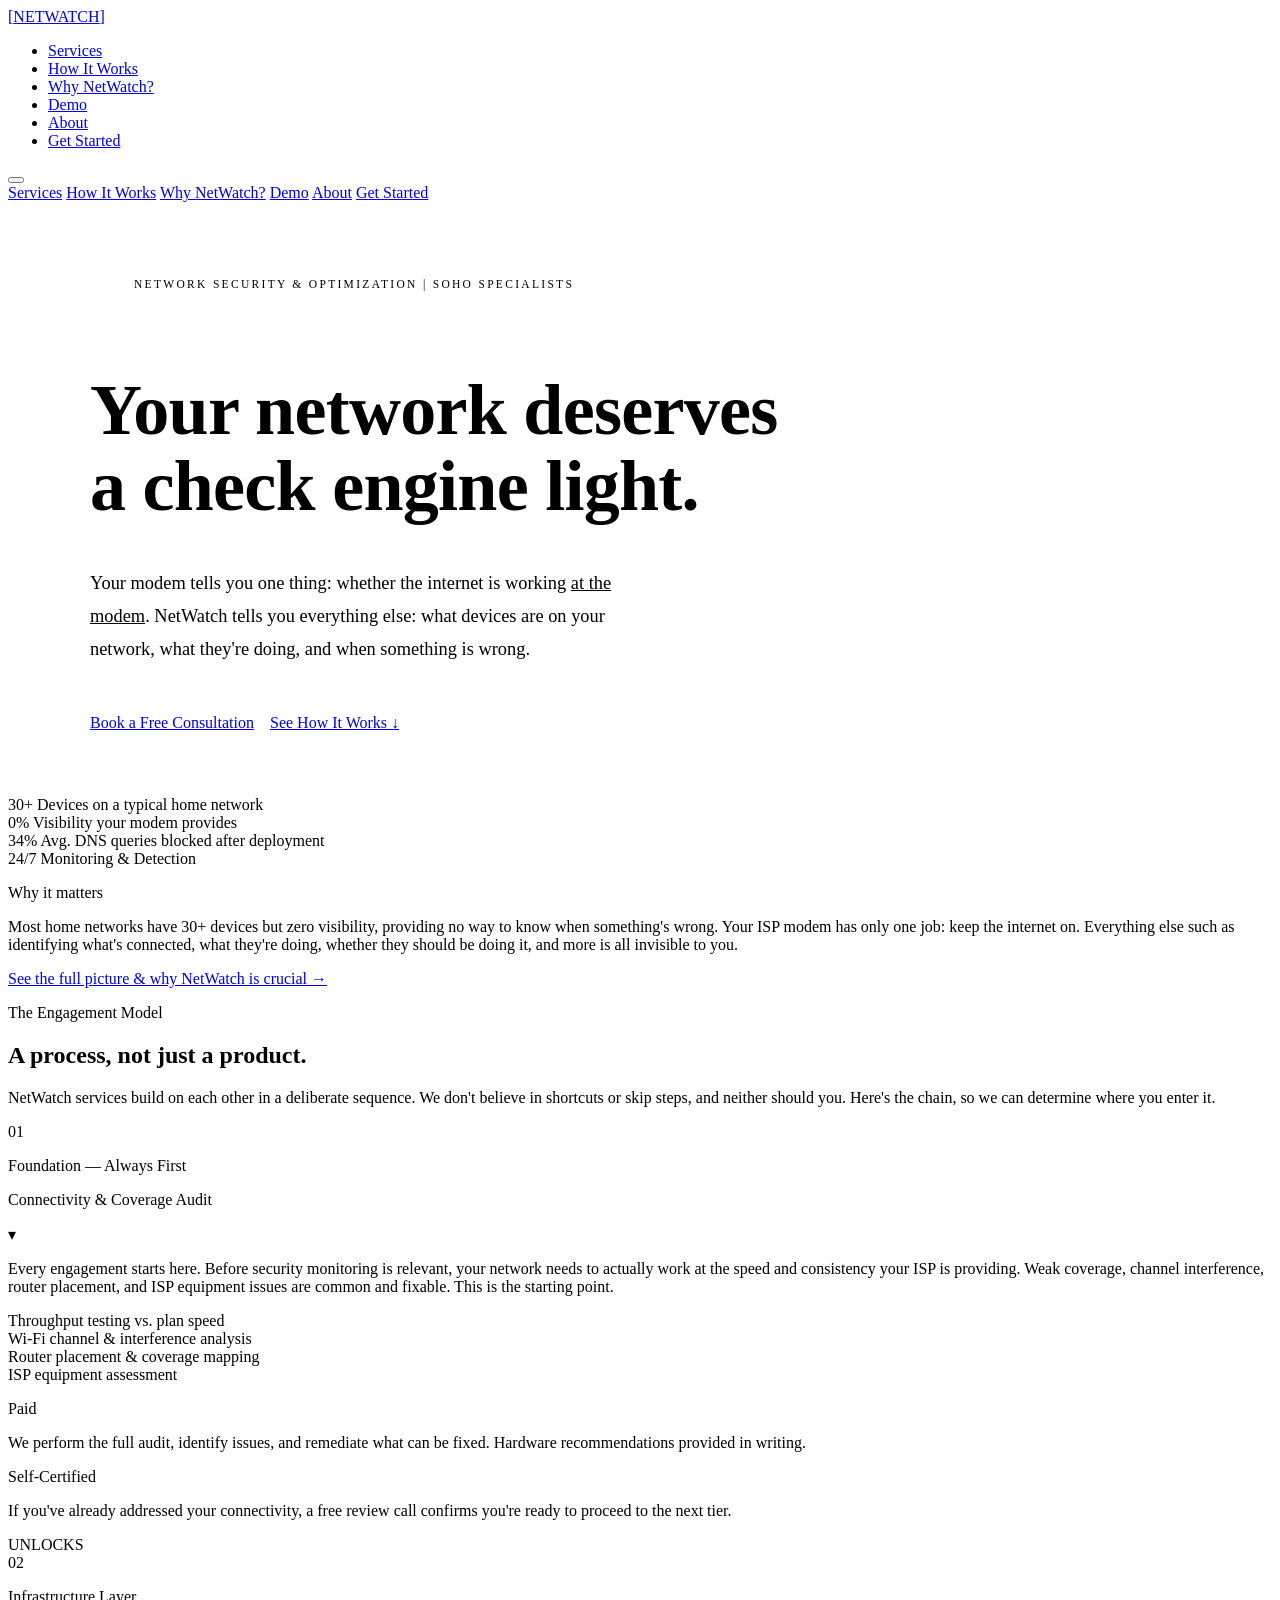
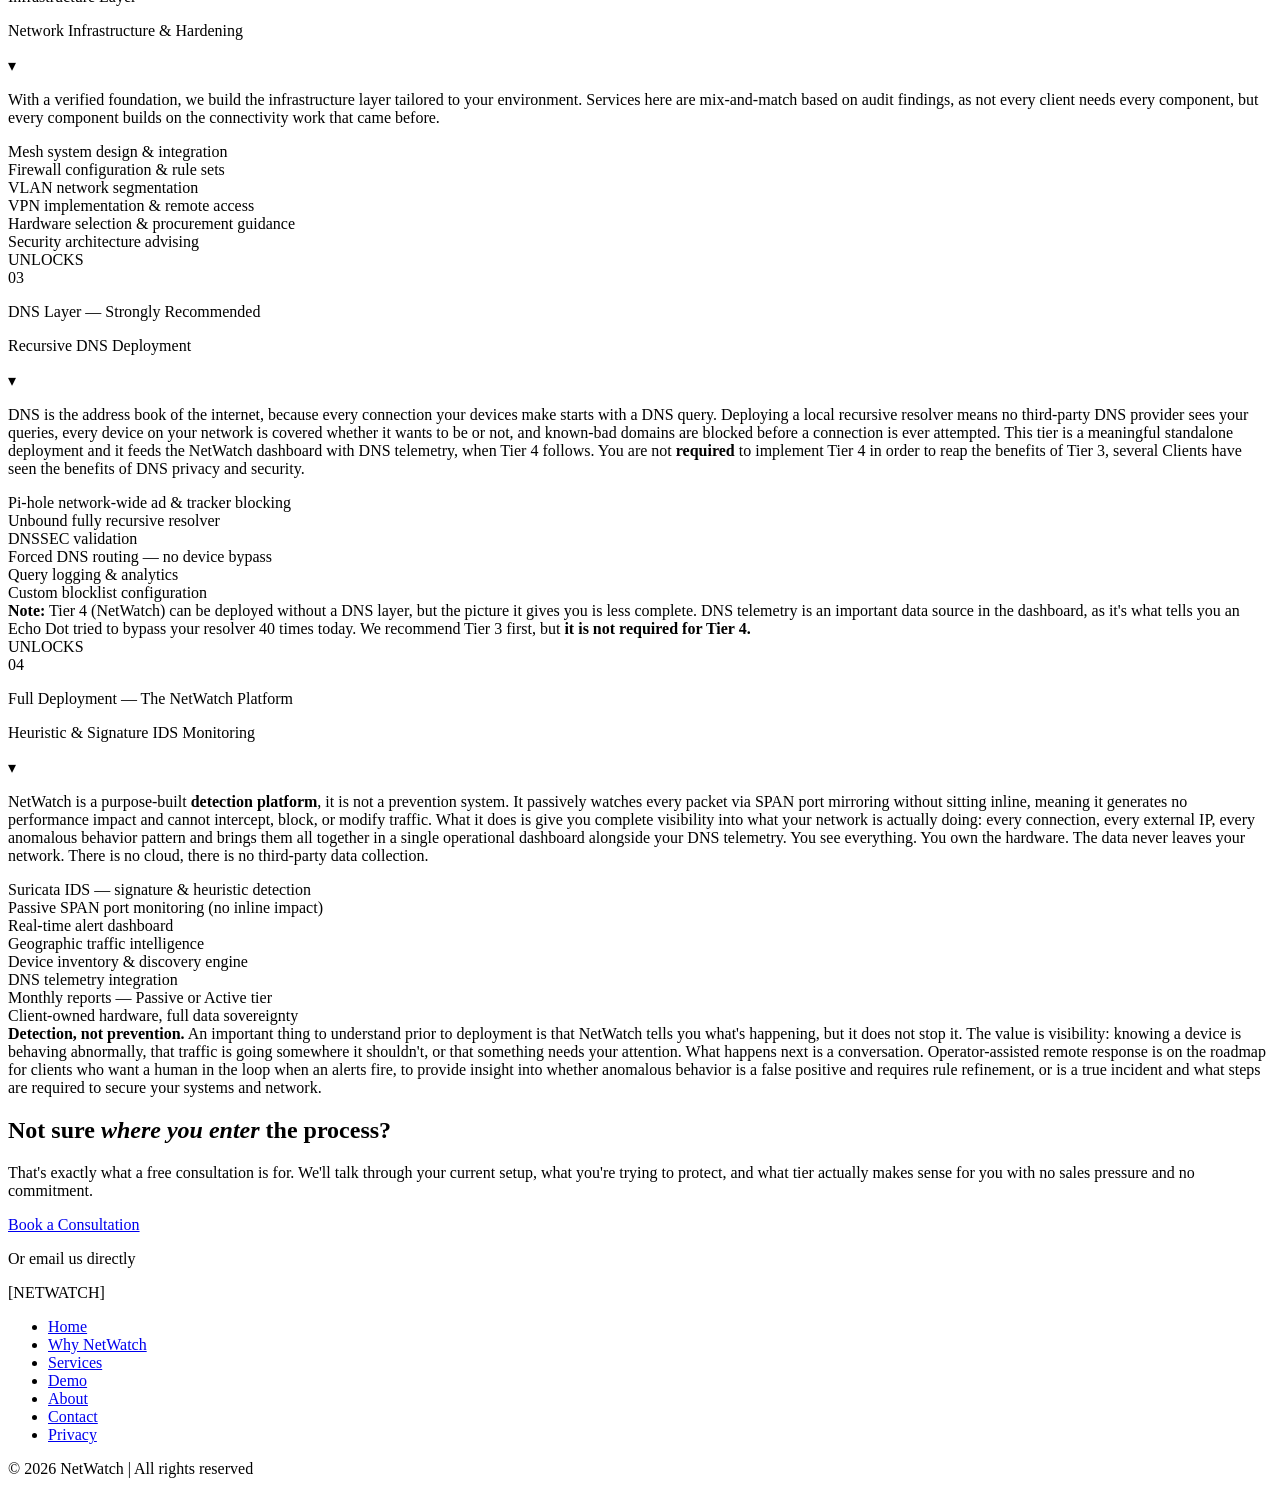
==== index.html @ 746b8d0b "Refactor CSS and JS for reference vs on page" ====
<!DOCTYPE html>
<html lang="en">
<head>
  <meta charset="UTF-8" />
  <link rel="icon" type="image/svg+xml" href="favicon.svg" />
  <meta http-equiv="Content-Security-Policy" content="default-src 'self'; script-src 'self' 'unsafe-inline'; connect-src 'self'; frame-src 'self'; img-src 'self' data:; style-src 'self' 'unsafe-inline' https://fonts.googleapis.com; font-src 'self' https://fonts.gstatic.com; worker-src 'self' blob:;">
  <meta property="og:title" content="NetWatch Advanced | Network Security & Optimization" />
  <meta property="og:description" content="SOHO network security, DNS deployment, and IDS monitoring. Your network deserves a check engine light." />
  <meta property="og:image" content="https://netwatchadvanced.github.io/og-image.png" />
  <meta property="og:url" content="https://netwatchadvanced.github.io" />
  <meta property="og:type" content="website" />
  <meta name="viewport" content="width=device-width, initial-scale=1.0" />
  <title>NetWatch | Network Security & Optimization</title>
  <link rel="preconnect" href="https://fonts.googleapis.com" />
  <link href="https://fonts.googleapis.com/css2?family=Chakra+Petch:wght@400;500;600;700&family=DM+Sans:wght@300;400;500&family=JetBrains+Mono:wght@400;500&display=swap" rel="stylesheet" />
  <link rel="stylesheet" href="assets/css/netwatch.css" />
  <style>
    .hero { min-height: calc(100vh - var(--nav-height)); display: flex; flex-direction: column; justify-content: center; padding: 4rem 2rem; max-width: 1100px; margin: 0 auto; }
    .hero-eyebrow { font-family: var(--mono); font-size: 0.72rem; letter-spacing: 0.2em; text-transform: uppercase; color: var(--teal); margin-bottom: 1.5rem; display: flex; align-items: center; gap: 0.75rem; animation: fadeUp 0.5s ease both; }
    .hero-eyebrow::before { content: ''; display: block; width: 32px; height: 1px; background: var(--teal); }
    .hero h1 { font-family: var(--head); font-size: clamp(2.6rem, 6vw, 4.5rem); font-weight: 700; line-height: 1.05; letter-spacing: -0.01em; color: var(--text); margin-bottom: 1.5rem; max-width: 840px; animation: fadeUp 0.5s 0.1s ease both; }
    .hero h1 em { font-style: normal; color: var(--teal); }
    .hero-sub { font-size: 1.15rem; color: var(--text-muted); max-width: 580px; margin-bottom: 3rem; font-weight: 300; line-height: 1.8; animation: fadeUp 0.5s 0.2s ease both; }
    .hero-actions { display: flex; gap: 1rem; flex-wrap: wrap; align-items: center; animation: fadeUp 0.5s 0.3s ease both; }
    @media (max-width: 768px) { .hero { padding: 3rem 1.5rem; min-height: auto; } }
  </style>
</head>
<body>

  <div id="site-nav" data-active=""></div>

  <section class="hero">
    <p class="hero-eyebrow">Network Security &amp; Optimization | SOHO Specialists</p>
    <h1>Your network deserves<br />a <em>check engine light.</em></h1>
    <p class="hero-sub">
      Your modem tells you one thing: whether the internet is working <u>at the modem</u>.
      NetWatch tells you everything else: what devices are on your network, what they're doing,
      and when something is wrong.
    </p>
    <div class="hero-actions">
      <a href="contact.html" class="btn-primary">Book a Free Consultation</a>
      <a href="#how-it-works" class="btn-ghost">See How It Works ↓</a>
    </div>
  </section>

  <div class="stat-strip">
    <div class="stat-strip-inner">
      <div class="stat-item">
        <span class="stat-value">30+</span>
        <span class="stat-label">Devices on a typical home network</span>
      </div>
      <div class="stat-item">
        <span class="stat-value">0%</span>
        <span class="stat-label">Visibility your modem provides</span>
      </div>
      <div class="stat-item">
        <span class="stat-value">34%</span>
        <span class="stat-label">Avg. DNS queries blocked after deployment</span>
      </div>
      <div class="stat-item">
        <span class="stat-value">24/7</span>
        <span class="stat-label">Monitoring & Detection</span>
      </div>
    </div>
  </div>

  <div class="why-strip">
    <div class="why-strip-inner">
      <div class="why-strip-content">
        <p class="why-strip-label">Why it matters</p>
        <p class="why-strip-text">
          Most home networks have 30+ devices but zero visibility, providing no way to know when something's wrong.
          Your ISP modem has only one job: keep the internet on. Everything else such as identifying what's connected, what they're doing,
          whether they should be doing it, and more is all invisible to you.
        </p>
      </div>
      <a href="why.html" class="why-strip-link">See the full picture & why NetWatch is crucial →</a>
    </div>
  </div>

  <div class="divider"></div>

  <!--
  <div style="max-width: 800px; margin: 0 auto; padding: 2rem 2rem 0;">
    <img src="assets/nwa.png" alt="NetWatch dashboard overview" style="width: 100%; height: auto; border-radius: 4px; display: block;" />
  </div>
  -->

  <section class="section" id="how-it-works">
    <p class="section-label">The Engagement Model</p>
    <h2>A process, not just a product.</h2>
    <p class="section-intro">
      NetWatch services build on each other in a deliberate sequence.
      We don't believe in shortcuts or skip steps, and neither should you. Here's the chain,
      so we can determine where you enter it.
    </p>

    <div class="tier-flow">

      <div class="tier" id="tier1" onclick="toggleTier('tier1')">
        <div class="tier-header">
          <div class="tier-num">01</div>
          <div class="tier-meta">
            <p class="tier-tag">Foundation — Always First</p>
            <p class="tier-name">Connectivity &amp; Coverage Audit</p>
          </div>
          <span class="tier-toggle">▾</span>
        </div>
        <div class="tier-body">
          <div class="tier-body-inner">
            <p class="tier-desc">
              Every engagement starts here. Before security monitoring is relevant, your network
              needs to actually work at the speed and consistency your ISP is providing.
              Weak coverage, channel interference, router placement, and ISP equipment issues
              are common and fixable. This is the starting point.
            </p>
            <div class="tier-services">
              <div class="tier-service"><span class="tier-service-dot"></span>Throughput testing vs. plan speed</div>
              <div class="tier-service"><span class="tier-service-dot"></span>Wi-Fi channel &amp; interference analysis</div>
              <div class="tier-service"><span class="tier-service-dot"></span>Router placement &amp; coverage mapping</div>
              <div class="tier-service"><span class="tier-service-dot"></span>ISP equipment assessment</div>
            </div>
            <div class="entry-lanes">
              <div class="lane">
                <p class="lane-label paid">Paid</p>
                <p>We perform the full audit, identify issues, and remediate what can be fixed. Hardware recommendations provided in writing.</p>
              </div>
              <div class="lane">
                <p class="lane-label free">Self-Certified</p>
                <p>If you've already addressed your connectivity, a free review call confirms you're ready to proceed to the next tier.</p>
              </div>
            </div>
          </div>
        </div>
      </div>

      <div class="tier-connector">
        <div class="tier-connector-inner">
          <div class="tier-connector-line"></div>
          <span class="tier-connector-label">UNLOCKS</span>
          <div class="tier-connector-line-short"></div>
        </div>
      </div>

      <div class="tier" id="tier2" onclick="toggleTier('tier2')">
        <div class="tier-header">
          <div class="tier-num">02</div>
          <div class="tier-meta">
            <p class="tier-tag">Infrastructure Layer</p>
            <p class="tier-name">Network Infrastructure &amp; Hardening</p>
          </div>
          <span class="tier-toggle">▾</span>
        </div>
        <div class="tier-body">
          <div class="tier-body-inner">
            <p class="tier-desc">
              With a verified foundation, we build the infrastructure layer tailored to your environment.
              Services here are mix-and-match based on audit findings, as not every client needs every component,
              but every component builds on the connectivity work that came before.
            </p>
            <div class="tier-services">
              <div class="tier-service"><span class="tier-service-dot"></span>Mesh system design &amp; integration</div>
              <div class="tier-service"><span class="tier-service-dot"></span>Firewall configuration &amp; rule sets</div>
              <div class="tier-service"><span class="tier-service-dot"></span>VLAN network segmentation</div>
              <div class="tier-service"><span class="tier-service-dot"></span>VPN implementation &amp; remote access</div>
              <div class="tier-service"><span class="tier-service-dot"></span>Hardware selection &amp; procurement guidance</div>
              <div class="tier-service"><span class="tier-service-dot"></span>Security architecture advising</div>
            </div>
          </div>
        </div>
      </div>

      <div class="tier-connector">
        <div class="tier-connector-inner">
          <div class="tier-connector-line"></div>
          <span class="tier-connector-label">UNLOCKS</span>
          <div class="tier-connector-line-short"></div>
        </div>
      </div>

      <div class="tier" id="tier3" onclick="toggleTier('tier3')">
        <div class="tier-header">
          <div class="tier-num">03</div>
          <div class="tier-meta">
            <p class="tier-tag">DNS Layer — Strongly Recommended</p>
            <p class="tier-name">Recursive DNS Deployment</p>
          </div>
          <span class="tier-toggle">▾</span>
        </div>
        <div class="tier-body">
          <div class="tier-body-inner">
            <p class="tier-desc">
              DNS is the address book of the internet, because every connection your devices make starts with a DNS query.
              Deploying a local recursive resolver means no third-party DNS provider sees your queries,
              every device on your network is covered whether it wants to be or not, and known-bad domains
              are blocked before a connection is ever attempted.
              This tier is a meaningful standalone deployment and it feeds the NetWatch dashboard
              with DNS telemetry, when Tier 4 follows. You are not <b>required</b> to implement Tier 4 in order to reap the benefits of Tier 3, several
              Clients have seen the benefits of DNS privacy and security.
            </p>
            <div class="tier-services">
              <div class="tier-service"><span class="tier-service-dot"></span>Pi-hole network-wide ad &amp; tracker blocking</div>
              <div class="tier-service"><span class="tier-service-dot"></span>Unbound fully recursive resolver</div>
              <div class="tier-service"><span class="tier-service-dot"></span>DNSSEC validation</div>
              <div class="tier-service"><span class="tier-service-dot"></span>Forced DNS routing — no device bypass</div>
              <div class="tier-service"><span class="tier-service-dot"></span>Query logging &amp; analytics</div>
              <div class="tier-service"><span class="tier-service-dot"></span>Custom blocklist configuration</div>
            </div>
            <div class="tier-note">
              <strong>Note:</strong> Tier 4 (NetWatch) can be deployed without a DNS layer, but the picture
              it gives you is less complete. DNS telemetry is an important data source in the
              dashboard, as it's what tells you an Echo Dot tried to bypass your resolver 40 times today.
              We recommend Tier 3 first, but <b>it is not required for Tier 4.</b>
            </div>
          </div>
        </div>
      </div>

      <div class="tier-connector">
        <div class="tier-connector-inner">
          <div class="tier-connector-line"></div>
          <span class="tier-connector-label">UNLOCKS</span>
          <div class="tier-connector-line-short"></div>
        </div>
      </div>

      <div class="tier t4" id="tier4" onclick="toggleTier('tier4')">
        <div class="tier-header">
          <div class="tier-num">04</div>
          <div class="tier-meta">
            <p class="tier-tag">Full Deployment — The NetWatch Platform</p>
            <p class="tier-name">Heuristic &amp; Signature IDS Monitoring</p>
          </div>
          <span class="tier-toggle">▾</span>
        </div>
        <div class="tier-body">
          <div class="tier-body-inner">
            <p class="tier-desc">
              NetWatch is a purpose-built <strong>detection platform</strong>, it is not a prevention system.
              It passively watches every packet via SPAN port mirroring without sitting inline,
              meaning it generates no performance impact and cannot intercept, block, or modify traffic.
              What it does is give you complete visibility into what your network is actually doing:
              every connection, every external IP, every anomalous behavior pattern and brings them all together in a
              single operational dashboard alongside your DNS telemetry.
              You see everything. You own the hardware. The data never leaves your network. There is no cloud, there is no third-party data collection.
            </p>
            <div class="tier-services">
              <div class="tier-service"><span class="tier-service-dot"></span>Suricata IDS — signature &amp; heuristic detection</div>
              <div class="tier-service"><span class="tier-service-dot"></span>Passive SPAN port monitoring (no inline impact)</div>
              <div class="tier-service"><span class="tier-service-dot"></span>Real-time alert dashboard</div>
              <div class="tier-service"><span class="tier-service-dot"></span>Geographic traffic intelligence</div>
              <div class="tier-service"><span class="tier-service-dot"></span>Device inventory &amp; discovery engine</div>
              <div class="tier-service"><span class="tier-service-dot"></span>DNS telemetry integration</div>
              <div class="tier-service"><span class="tier-service-dot"></span>Monthly reports — Passive or Active tier</div>
              <div class="tier-service"><span class="tier-service-dot"></span>Client-owned hardware, full data sovereignty</div>
            </div>
            <div class="tier-note-teal">
              <strong>Detection, not prevention.</strong> An important thing to understand prior to deployment
              is that NetWatch tells you what's happening, but it does not stop it. The value is visibility:
              knowing a device is behaving abnormally,
              that traffic is going somewhere it shouldn't, or that something needs your attention.
              What happens next is a conversation. Operator-assisted remote response is on the roadmap
              for clients who want a human in the loop when an alerts fire, to provide insight into whether
              anomalous behavior is a false positive and requires rule refinement, or is a true incident and what steps
              are required to secure your systems and network.
            </div>
          </div>
        </div>
      </div>

    </div>
  </section>

  <div class="cta-section">
    <div class="cta-inner">
      <div>
        <h2>Not sure <em>where you enter</em> the process?</h2>
        <p>
          That's exactly what a free consultation is for. We'll talk through your current setup,
          what you're trying to protect, and what tier actually makes sense for you with
          no sales pressure and no commitment.
        </p>
      </div>
      <div class="cta-actions">
        <a href="contact.html" class="btn-primary">Book a Consultation</a>
        <p class="cta-email">Or email us directly</p>
      </div>
    </div>
  </div>

  <footer id="site-footer"></footer>
  <script src="assets/js/netwatch.js"></script>

</body>
</html>
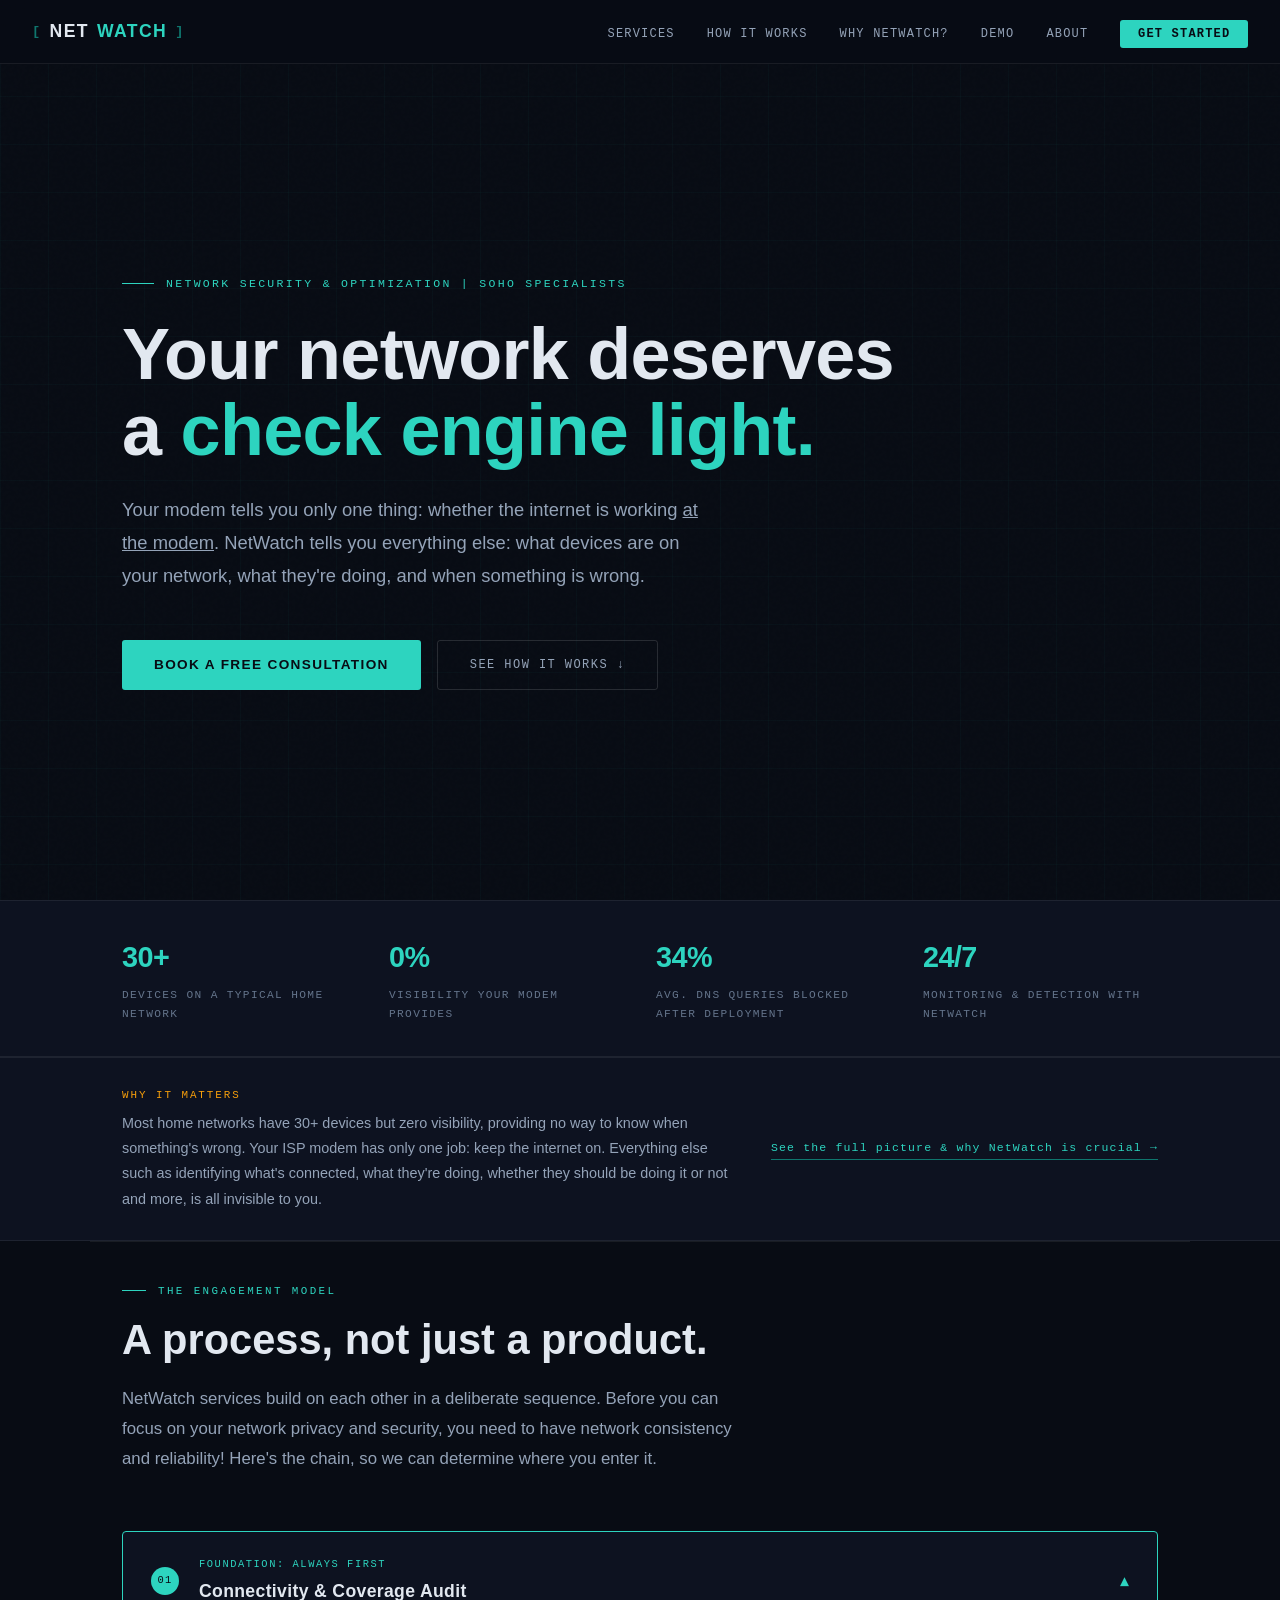
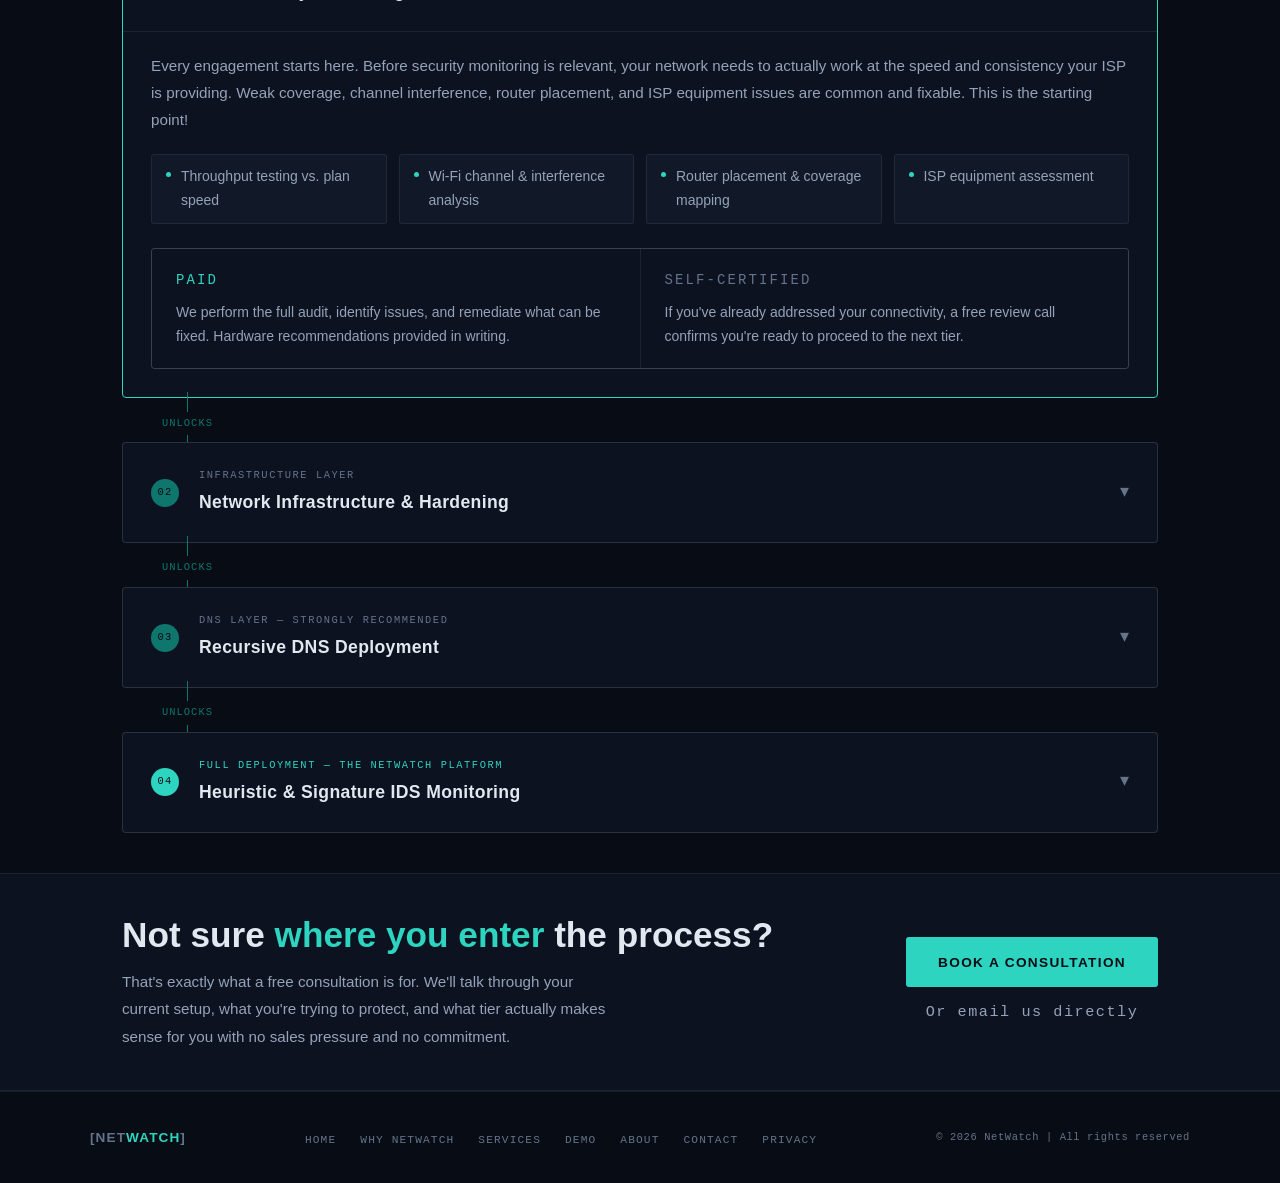
==== commit edaf730c: "Update index.html" ====
--- a/index.html
+++ b/index.html
@@ -6,11 +6,11 @@
   <meta http-equiv="Content-Security-Policy" content="default-src 'self'; script-src 'self' 'unsafe-inline'; connect-src 'self'; frame-src 'self'; img-src 'self' data:; style-src 'self' 'unsafe-inline' https://fonts.googleapis.com; font-src 'self' https://fonts.gstatic.com; worker-src 'self' blob:;">
   <meta property="og:title" content="NetWatch Advanced | Network Security & Optimization" />
   <meta property="og:description" content="SOHO network security, DNS deployment, and IDS monitoring. Your network deserves a check engine light." />
-  <meta property="og:image" content="https://netwatchadvanced.github.io/og-image.png" />
-  <meta property="og:url" content="https://netwatchadvanced.github.io" />
+  <meta property="og:image" content="https://netwatch-soho.github.io/og-image.png" />
+  <meta property="og:url" content="https://netwatch-soho.github.io" />
   <meta property="og:type" content="website" />
   <meta name="viewport" content="width=device-width, initial-scale=1.0" />
-  <title>NetWatch | Network Security & Optimization</title>
+  <title>NetWatch | SOHO Network Security & Optimization</title>
   <link rel="preconnect" href="https://fonts.googleapis.com" />
   <link href="https://fonts.googleapis.com/css2?family=Chakra+Petch:wght@400;500;600;700&family=DM+Sans:wght@300;400;500&family=JetBrains+Mono:wght@400;500&display=swap" rel="stylesheet" />
   <link rel="stylesheet" href="assets/css/netwatch.css" />
@@ -33,7 +33,7 @@
     <p class="hero-eyebrow">Network Security &amp; Optimization | SOHO Specialists</p>
     <h1>Your network deserves<br />a <em>check engine light.</em></h1>
     <p class="hero-sub">
-      Your modem tells you one thing: whether the internet is working <u>at the modem</u>.
+      Your modem tells you only one thing: whether the internet is working <u>at the modem</u>.
       NetWatch tells you everything else: what devices are on your network, what they're doing,
       and when something is wrong.
     </p>
@@ -59,7 +59,7 @@
       </div>
       <div class="stat-item">
         <span class="stat-value">24/7</span>
-        <span class="stat-label">Monitoring & Detection</span>
+        <span class="stat-label">Monitoring & Detection with NetWatch</span>
       </div>
     </div>
   </div>
@@ -71,7 +71,7 @@
         <p class="why-strip-text">
           Most home networks have 30+ devices but zero visibility, providing no way to know when something's wrong.
           Your ISP modem has only one job: keep the internet on. Everything else such as identifying what's connected, what they're doing,
-          whether they should be doing it, and more is all invisible to you.
+          whether they should be doing it or not and more, is all invisible to you.
         </p>
       </div>
       <a href="why.html" class="why-strip-link">See the full picture & why NetWatch is crucial →</a>
@@ -91,7 +91,7 @@
     <h2>A process, not just a product.</h2>
     <p class="section-intro">
       NetWatch services build on each other in a deliberate sequence.
-      We don't believe in shortcuts or skip steps, and neither should you. Here's the chain,
+      Before you can focus on your network privacy and security, you need to have network consistency and reliability! Here's the chain,
       so we can determine where you enter it.
     </p>
 
@@ -101,7 +101,7 @@
         <div class="tier-header">
           <div class="tier-num">01</div>
           <div class="tier-meta">
-            <p class="tier-tag">Foundation — Always First</p>
+            <p class="tier-tag">Foundation: Always First</p>
             <p class="tier-name">Connectivity &amp; Coverage Audit</p>
           </div>
           <span class="tier-toggle">▾</span>
@@ -112,7 +112,7 @@
               Every engagement starts here. Before security monitoring is relevant, your network
               needs to actually work at the speed and consistency your ISP is providing.
               Weak coverage, channel interference, router placement, and ISP equipment issues
-              are common and fixable. This is the starting point.
+              are common and fixable. This is the starting point!
             </p>
             <div class="tier-services">
               <div class="tier-service"><span class="tier-service-dot"></span>Throughput testing vs. plan speed</div>
@@ -190,13 +190,14 @@
         <div class="tier-body">
           <div class="tier-body-inner">
             <p class="tier-desc">
-              DNS is the address book of the internet, because every connection your devices make starts with a DNS query.
-              Deploying a local recursive resolver means no third-party DNS provider sees your queries,
+              DNS is the address book of the internet, and every connection your devices make on the internet begin with a DNS query.
+              Deploying a local recursive resolver means no third-party DNS provider, such as Cloudflare or Google, are able to collect your queries,
               every device on your network is covered whether it wants to be or not, and known-bad domains
-              are blocked before a connection is ever attempted.
+              are blocked <b>before</b> a connection is ever attempted. This Tier also includes DNSSEC, which mitigates several common
+              attack vectors by ensuring that none of your DNS queries are tampered with, in-transit. 
               This tier is a meaningful standalone deployment and it feeds the NetWatch dashboard
               with DNS telemetry, when Tier 4 follows. You are not <b>required</b> to implement Tier 4 in order to reap the benefits of Tier 3, several
-              Clients have seen the benefits of DNS privacy and security.
+              Clients have seen the benefits of DNS privacy and security through deploying Tier 3 alone.
             </p>
             <div class="tier-services">
               <div class="tier-service"><span class="tier-service-dot"></span>Pi-hole network-wide ad &amp; tracker blocking</div>
--- a/assets/css/netwatch.css
+++ b/assets/css/netwatch.css
@@ -0,0 +1,974 @@
+/* ============================================================
+   NETWATCH.CSS — Shared Design System
+   Page-specific styles live in on-page <style> blocks.
+   ============================================================ */
+
+
+/* ── RESET ── */
+*, *::before, *::after {
+  box-sizing: border-box;
+  margin: 0;
+  padding: 0;
+}
+
+
+/* ── DESIGN TOKENS ── */
+:root {
+  --bg:          #080c14;
+  --bg2:         #0d1220;
+  --bg3:         #111827;
+  --border:      rgba(255, 255, 255, 0.07);
+  --border2:     rgba(255, 255, 255, 0.13);
+  --teal:        #2dd4bf;
+  --teal-dim:    #0f766e;
+  --teal-glow:   rgba(45, 212, 191, 0.12);
+  --teal-hover:  #5eead4;
+  --amber:       #f59e0b;
+  --amber-dim:   rgba(245, 158, 11, 0.15);
+  --text:        #e2e8f0;
+  --text-muted:  #94a3b8;
+  --text-dim:    #64748b;
+  --mono:        'JetBrains Mono', monospace;
+  --head:        'Chakra Petch', sans-serif;
+  --body:        'DM Sans', sans-serif;
+  --nav-height:  64px;
+}
+
+
+/* ── BASE ── */
+html {
+  scroll-behavior: smooth;
+}
+
+body {
+  background: var(--bg);
+  color: var(--text);
+  font-family: var(--body);
+  font-size: 16px;
+  line-height: 1.7;
+  min-height: 100vh;
+  overflow-x: clip;
+}
+
+body::before {
+  content: '';
+  position: fixed;
+  inset: 0;
+  background-image: url("data:image/svg+xml,%3Csvg viewBox='0 0 256 256' xmlns='http://www.w3.org/2000/svg'%3E%3Cfilter id='n'%3E%3CfeTurbulence type='fractalNoise' baseFrequency='0.9' numOctaves='4' stitchTiles='stitch'/%3E%3C/filter%3E%3Crect width='100%25' height='100%25' filter='url(%23n)' opacity='0.03'/%3E%3C/svg%3E");
+  pointer-events: none;
+  z-index: 0;
+  opacity: 0.4;
+}
+
+body::after {
+  content: '';
+  position: fixed;
+  inset: 0;
+  background-image:
+    linear-gradient(rgba(45, 212, 191, 0.03) 1px, transparent 1px),
+    linear-gradient(90deg, rgba(45, 212, 191, 0.03) 1px, transparent 1px);
+  background-size: 48px 48px;
+  pointer-events: none;
+  z-index: 0;
+}
+
+* {
+  position: relative;
+  z-index: 1;
+}
+
+/* html and body must be position:static — position:relative on these
+   elements interferes with sticky positioning across all pages */
+html, body {
+  position: static;
+}
+
+
+/* ── NAVIGATION ── */
+#site-nav {
+  position: sticky;
+  top: 0;
+  z-index: 100;
+}
+nav {
+  position: sticky;
+  top: 0;
+  z-index: 100;
+  background: rgba(8, 12, 20, 0.9);
+  backdrop-filter: blur(16px);
+  border-bottom: 1px solid var(--border);
+  padding: 0 2rem;
+  height: var(--nav-height);
+  display: flex;
+  align-items: center;
+  justify-content: space-between;
+}
+
+.nav-logo {
+  font-family: var(--head);
+  font-size: 1.1rem;
+  font-weight: 700;
+  letter-spacing: 0.08em;
+  color: var(--text);
+  text-decoration: none;
+  display: flex;
+  align-items: center;
+  gap: 0.5rem;
+}
+
+.nav-logo span       { color: var(--teal); }
+.nav-logo .logo-bracket {
+  font-family: var(--mono);
+  color: var(--teal-dim);
+  font-size: 0.85rem;
+}
+
+.nav-links {
+  display: flex;
+  gap: 2rem;
+  list-style: none;
+  align-items: center;
+}
+
+.nav-links a {
+  font-family: var(--mono);
+  font-size: 0.75rem;
+  letter-spacing: 0.1em;
+  text-transform: uppercase;
+  color: var(--text-muted);
+  text-decoration: none;
+  transition: color 0.2s;
+}
+
+.nav-links a:hover  { color: var(--teal); }
+.nav-links a.active { color: var(--teal); }
+
+.nav-cta {
+  font-family: var(--head);
+  font-size: 0.8rem;
+  font-weight: 600;
+  letter-spacing: 0.08em;
+  text-transform: uppercase;
+  color: var(--bg) !important;
+  background: var(--teal);
+  padding: 0.45rem 1.1rem;
+  border-radius: 3px;
+  text-decoration: none;
+  transition: background 0.2s;
+}
+
+.nav-cta:hover { background: var(--teal-hover) !important; }
+
+.nav-hamburger {
+  display: none;
+  flex-direction: column;
+  gap: 5px;
+  cursor: pointer;
+  padding: 4px;
+  background: none;
+  border: none;
+}
+
+.nav-hamburger span {
+  display: block;
+  width: 22px;
+  height: 2px;
+  background: var(--text-muted);
+  transition: all 0.3s;
+}
+
+
+/* ── MOBILE MENU ── */
+.mobile-menu {
+  display: none;
+  position: fixed;
+  top: var(--nav-height);
+  left: 0;
+  right: 0;
+  background: rgba(8, 12, 20, 0.97);
+  border-bottom: 1px solid var(--border);
+  padding: 1.5rem 2rem;
+  z-index: 99;
+  flex-direction: column;
+  gap: 1.25rem;
+}
+
+.mobile-menu.open { display: flex; }
+
+.mobile-menu a {
+  font-family: var(--mono);
+  font-size: 0.85rem;
+  letter-spacing: 0.08em;
+  text-transform: uppercase;
+  color: var(--text-muted);
+  text-decoration: none;
+  padding: 0.5rem 0;
+  border-bottom: 1px solid var(--border);
+}
+
+.mobile-menu .nav-cta {
+  color: var(--bg) !important;
+  text-align: center;
+  padding: 0.75rem;
+  margin-top: 0.5rem;
+  border-bottom: none;
+}
+
+
+/* ── BUTTONS ── */
+.btn-primary {
+  font-family: var(--head);
+  font-size: 0.85rem;
+  font-weight: 600;
+  letter-spacing: 0.1em;
+  text-transform: uppercase;
+  background: var(--teal);
+  color: var(--bg);
+  padding: 0.85rem 2rem;
+  border-radius: 3px;
+  text-decoration: none;
+  transition: background 0.2s;
+  display: inline-block;
+  white-space: nowrap;
+}
+
+.btn-primary:hover { background: var(--teal-hover); }
+
+.btn-ghost {
+  font-family: var(--mono);
+  font-size: 0.75rem;
+  letter-spacing: 0.12em;
+  text-transform: uppercase;
+  color: var(--text-muted);
+  text-decoration: none;
+  border: 1px solid var(--border2);
+  padding: 0.85rem 2rem;
+  border-radius: 3px;
+  transition: border-color 0.2s, color 0.2s;
+  display: inline-block;
+  white-space: nowrap;
+}
+
+.btn-ghost:hover { border-color: var(--teal); color: var(--teal); }
+
+
+/* ── SECTION SCAFFOLDING ── */
+.section {
+  max-width: 1100px;
+  margin: 0 auto;
+  padding: 2.5rem 2rem;
+}
+
+.section-label {
+  font-family: var(--mono);
+  font-size: 0.68rem;
+  letter-spacing: 0.22em;
+  text-transform: uppercase;
+  color: var(--teal);
+  margin-bottom: 1rem;
+  display: flex;
+  align-items: center;
+  gap: 0.75rem;
+}
+
+.section-label::before {
+  content: '';
+  display: block;
+  width: 24px;
+  height: 1px;
+  background: var(--teal);
+}
+
+.section h2 {
+  font-family: var(--head);
+  font-size: clamp(1.8rem, 3.5vw, 2.6rem);
+  font-weight: 700;
+  line-height: 1.15;
+  color: var(--text);
+  margin-bottom: 1.25rem;
+}
+
+.section h2 em {
+  font-style: normal;
+  color: var(--teal);
+}
+
+.section-intro {
+  font-size: 1.05rem;
+  color: var(--text-muted);
+  max-width: 640px;
+  line-height: 1.8;
+  margin-bottom: 3.5rem;
+  font-weight: 300;
+}
+
+.divider {
+  height: 1px;
+  background: var(--border);
+  max-width: 1100px;
+  margin: 0 auto;
+}
+
+.divider-full {
+  height: 1px;
+  background: var(--border);
+}
+
+
+/* ── STAT STRIP ── */
+.stat-strip {
+  border-top: 1px solid var(--border);
+  border-bottom: 1px solid var(--border);
+  background: var(--bg2);
+}
+
+.stat-strip-inner {
+  max-width: 1100px;
+  margin: 0 auto;
+  padding: 2rem;
+  display: grid;
+  grid-template-columns: repeat(auto-fit, minmax(200px, 1fr));
+  gap: 2rem;
+}
+
+.stat-item {
+  display: flex;
+  flex-direction: column;
+  gap: 0.25rem;
+}
+
+.stat-value {
+  font-family: var(--head);
+  font-size: 1.8rem;
+  font-weight: 700;
+  color: var(--teal);
+  letter-spacing: -0.02em;
+}
+
+.stat-label {
+  font-family: var(--mono);
+  font-size: 0.7rem;
+  letter-spacing: 0.12em;
+  text-transform: uppercase;
+  color: var(--text-dim);
+}
+
+
+/* ── WHY STRIP ── */
+.why-strip {
+  border-top: 1px solid var(--border);
+  border-bottom: 1px solid var(--border);
+  background: var(--bg2);
+}
+
+.why-strip-inner {
+  max-width: 1100px;
+  margin: 0 auto;
+  padding: 1.75rem 2rem;
+  display: flex;
+  align-items: center;
+  justify-content: space-between;
+  gap: 2rem;
+  flex-wrap: wrap;
+}
+
+.why-strip-content {
+  flex: 1;
+  min-width: 260px;
+}
+
+.why-strip-label {
+  font-family: var(--mono);
+  font-size: 0.68rem;
+  letter-spacing: 0.18em;
+  text-transform: uppercase;
+  color: var(--amber);
+  margin-bottom: 0.4rem;
+}
+
+.why-strip-text {
+  font-size: 0.9rem;
+  color: var(--text-muted);
+  line-height: 1.75;
+  max-width: 680px;
+}
+
+.why-strip-link {
+  font-family: var(--mono);
+  font-size: 0.72rem;
+  letter-spacing: 0.1em;
+  color: var(--teal);
+  text-decoration: none;
+  white-space: nowrap;
+  border-bottom: 1px solid var(--teal-dim);
+  padding-bottom: 1px;
+  transition: border-color 0.2s, color 0.2s;
+  flex-shrink: 0;
+}
+
+.why-strip-link:hover { color: var(--teal-hover); border-color: var(--teal-hover); }
+
+
+/* ── TIER FLOW ── */
+.tier-flow {
+  display: flex;
+  flex-direction: column;
+}
+
+.tier {
+  border: 1px solid var(--border2);
+  border-radius: 4px;
+  background: var(--bg2);
+  overflow: hidden;
+  transition: border-color 0.25s;
+  cursor: pointer;
+  scroll-margin-top: 80px; /* single sticky nav on index.html */
+}
+
+.section,
+.service-group {
+  scroll-margin-top: 130px; /* primary nav (64px) + tier nav (~56px) + buffer */
+}
+
+.tier:hover  { border-color: var(--teal-dim); }
+.tier.active { border-color: var(--teal); }
+
+.tier-header {
+  display: flex;
+  align-items: center;
+  gap: 1.25rem;
+  padding: 1.5rem 1.75rem;
+  user-select: none;
+}
+
+.tier-num {
+  font-family: var(--mono);
+  font-size: 0.65rem;
+  font-weight: 500;
+  letter-spacing: 0.12em;
+  color: var(--bg);
+  background: var(--teal-dim);
+  width: 28px;
+  height: 28px;
+  border-radius: 50%;
+  display: flex;
+  align-items: center;
+  justify-content: center;
+  flex-shrink: 0;
+  transition: background 0.25s;
+}
+
+.tier.active .tier-num { background: var(--teal); }
+.tier.t4     .tier-num { background: var(--teal); }
+
+.tier-meta { flex: 1; }
+
+.tier-tag {
+  font-family: var(--mono);
+  font-size: 0.65rem;
+  letter-spacing: 0.15em;
+  text-transform: uppercase;
+  color: var(--text-dim);
+  margin-bottom: 0.2rem;
+  transition: color 0.25s;
+}
+
+.tier.active .tier-tag { color: var(--teal); }
+.tier.t4     .tier-tag { color: var(--teal); }
+
+.tier-name {
+  font-family: var(--head);
+  font-size: 1.1rem;
+  font-weight: 600;
+  color: var(--text);
+  letter-spacing: 0.02em;
+}
+
+.tier-toggle {
+  font-family: var(--mono);
+  font-size: 1.1rem;
+  color: var(--text-dim);
+  transition: transform 0.25s, color 0.2s;
+}
+
+.tier.active .tier-toggle {
+  transform: rotate(180deg);
+  color: var(--teal);
+}
+
+.tier-body {
+  max-height: 0;
+  overflow: hidden;
+  transition: max-height 0.45s ease;
+}
+
+.tier-body-inner {
+  padding: 0 1.75rem 1.75rem;
+  border-top: 1px solid var(--border);
+}
+
+.tier-desc {
+  font-size: 0.95rem;
+  color: var(--text-muted);
+  line-height: 1.8;
+  margin: 1.25rem 0;
+}
+
+.tier-desc strong {
+  color: var(--text);
+  font-weight: 500;
+}
+
+.tier-services {
+  display: grid;
+  grid-template-columns: repeat(auto-fit, minmax(220px, 1fr));
+  gap: 0.75rem;
+  margin-top: 1rem;
+}
+
+.tier-service {
+  display: flex;
+  align-items: flex-start;
+  gap: 0.6rem;
+  font-size: 0.875rem;
+  color: var(--text-muted);
+  background: var(--bg3);
+  border: 1px solid var(--border);
+  border-radius: 3px;
+  padding: 0.65rem 0.9rem;
+}
+
+.tier-service-dot {
+  width: 5px;
+  height: 5px;
+  border-radius: 50%;
+  background: var(--teal);
+  flex-shrink: 0;
+  margin-top: 0.45rem;
+}
+
+.tier-note {
+  margin-top: 1.25rem;
+  padding: 0.9rem 1.1rem;
+  background: var(--amber-dim);
+  border-left: 2px solid var(--amber);
+  border-radius: 0 3px 3px 0;
+  font-size: 0.85rem;
+  color: var(--text-muted);
+  line-height: 1.7;
+}
+
+.tier-note strong {
+  color: var(--amber);
+  font-weight: 500;
+}
+
+.tier-note-teal {
+  margin-top: 1.25rem;
+  padding: 0.9rem 1.1rem;
+  background: var(--teal-glow);
+  border-left: 2px solid var(--teal);
+  border-radius: 0 3px 3px 0;
+  font-size: 0.85rem;
+  color: var(--text-muted);
+  line-height: 1.7;
+}
+
+.tier-note-teal strong {
+  color: var(--teal);
+  font-weight: 500;
+}
+
+.tier-connector {
+  display: flex;
+  align-items: center;
+  gap: 0;
+  padding: 0 0 0 40px;
+  height: 44px;
+}
+
+.tier-connector-inner {
+  display: flex;
+  flex-direction: column;
+  align-items: center;
+  gap: 3px;
+}
+
+.tier-connector-line {
+  width: 1px;
+  height: 20px;
+  background: var(--teal-dim);
+}
+
+.tier-connector-line-short {
+  width: 1px;
+  height: 14px;
+  background: var(--teal-dim);
+}
+
+.tier-connector-label {
+  font-family: var(--mono);
+  font-size: 0.65rem;
+  color: var(--teal-dim);
+  letter-spacing: 0.1em;
+}
+
+
+/* ── ENTRY LANES ── */
+.entry-lanes {
+  display: grid;
+  grid-template-columns: 1fr 1fr;
+  gap: 1px;
+  background: var(--border);
+  border: 1px solid var(--border2);
+  border-radius: 4px;
+  overflow: hidden;
+  margin-top: 1.5rem;
+}
+
+.lane {
+  background: var(--bg2);
+  padding: 1.25rem 1.5rem;
+}
+
+.lane-label {
+  font-family: var(--mono);
+  font-size: 0.65rem;
+  letter-spacing: 0.15em;
+  text-transform: uppercase;
+  margin-bottom: 0.5rem;
+}
+
+.lane-label.paid { color: var(--teal); }
+.lane-label.free { color: var(--text-dim); }
+
+.lane p {
+  font-size: 0.875rem;
+  color: var(--text-muted);
+  line-height: 1.7;
+}
+
+
+/* ── BREADCRUMB ── */
+.breadcrumb {
+  font-family: var(--mono);
+  font-size: 0.7rem;
+  letter-spacing: 0.12em;
+  color: var(--text-dim);
+  margin-bottom: 1.5rem;
+  display: flex;
+  align-items: center;
+  gap: 0.5rem;
+}
+
+.breadcrumb a {
+  color: var(--text-dim);
+  text-decoration: none;
+  transition: color 0.2s;
+}
+
+.breadcrumb a:hover { color: var(--teal); }
+.breadcrumb span    { color: var(--teal-dim); }
+
+
+/* ── PAGE HEADER ── */
+.page-header {
+  max-width: 1100px;
+  margin: 0 auto;
+  padding: 2rem 2rem 1rem;
+}
+
+.page-eyebrow {
+  font-family: var(--mono);
+  font-size: 0.7rem;
+  letter-spacing: 0.2em;
+  text-transform: uppercase;
+  color: var(--teal);
+  margin-bottom: 1rem;
+  display: flex;
+  align-items: center;
+  gap: 0.75rem;
+}
+
+.page-eyebrow::before {
+  content: '';
+  display: block;
+  width: 24px;
+  height: 1px;
+  background: var(--teal);
+}
+
+.page-header h1 {
+  font-family: var(--head);
+  font-size: clamp(2rem, 4.5vw, 3.2rem);
+  font-weight: 700;
+  line-height: 1.1;
+  color: var(--text);
+  margin-bottom: 1.25rem;
+}
+
+.page-header h1 em {
+  font-style: normal;
+  color: var(--teal);
+}
+
+.page-header .lead {
+  font-size: 1.05rem;
+  color: var(--text-muted);
+  max-width: 620px;
+  line-height: 1.8;
+  font-weight: 300;
+}
+
+
+/* ── CONTEXT BLOCK ── */
+.context-block {
+  background: var(--bg2);
+  border: 1px solid var(--border2);
+  border-radius: 4px;
+  padding: 1rem 2.25rem;
+  margin-top: 2rem;
+}
+
+.context-block p {
+  font-size: 0.95rem;
+  color: var(--text-muted);
+  line-height: 1.85;
+  margin-bottom: 1rem;
+}
+
+.context-block p:last-child { margin-bottom: 0; }
+
+.context-block strong {
+  color: var(--text);
+  font-weight: 500;
+}
+
+
+/* ── HARDWARE CALLOUT ── */
+/* Amber warning block — used on services page, available site-wide */
+.hardware-callout {
+  background: var(--bg2);
+  border: 1px solid var(--border2);
+  border-radius: 4px;
+  padding: 2rem 2.25rem;
+  margin-bottom: 4rem;
+}
+
+.hardware-callout-label {
+  font-family: var(--mono);
+  font-size: 0.65rem;
+  letter-spacing: 0.18em;
+  text-transform: uppercase;
+  color: var(--amber);
+  margin-bottom: 0.75rem;
+  display: flex;
+  align-items: center;
+  gap: 0.5rem;
+}
+
+.hardware-callout-label::before {
+  content: '⚠';
+  font-size: 0.75rem;
+}
+
+.hardware-callout p {
+  font-size: 0.9rem;
+  color: var(--text-muted);
+  line-height: 1.8;
+  margin-bottom: 0.75rem;
+}
+
+.hardware-callout p:last-child { margin-bottom: 0; }
+
+.hardware-callout strong {
+  color: var(--text);
+  font-weight: 500;
+}
+
+
+/* ── OWNERSHIP NOTE ── */
+/* Teal info block — used on services page, available site-wide */
+.ownership-note {
+  background: var(--teal-glow);
+  border: 1px solid var(--teal-dim);
+  border-radius: 4px;
+  padding: 1.5rem 1.75rem;
+  margin-bottom: 4rem;
+}
+
+.ownership-note p {
+  font-size: 0.9rem;
+  color: var(--text-muted);
+  line-height: 1.8;
+  margin-bottom: 0.5rem;
+}
+
+.ownership-note p:last-child { margin-bottom: 0; }
+
+.ownership-note strong { color: var(--teal); font-weight: 500; }
+
+
+/* ── CTA SECTION (homepage) ── */
+.cta-section {
+  background: var(--bg2);
+  border-top: 1px solid var(--border);
+  border-bottom: 1px solid var(--border);
+}
+
+.cta-inner {
+  max-width: 1100px;
+  margin: 0 auto;
+  padding: 2.5rem 2rem;
+  display: grid;
+  grid-template-columns: 1fr auto;
+  gap: 3rem;
+  align-items: center;
+}
+
+.cta-inner h2 {
+  font-family: var(--head);
+  font-size: clamp(1.6rem, 3vw, 2.2rem);
+  font-weight: 700;
+  color: var(--text);
+  line-height: 1.2;
+  margin-bottom: 0.75rem;
+}
+
+.cta-inner h2 em {
+  font-style: normal;
+  color: var(--teal);
+}
+
+.cta-inner p {
+  font-size: 0.95rem;
+  color: var(--text-muted);
+  max-width: 500px;
+  line-height: 1.8;
+}
+
+.cta-actions {
+  display: flex;
+  flex-direction: column;
+  gap: 0.75rem;
+  align-items: center;
+  min-width: 200px;
+}
+
+.cta-email {
+  font-family: var(--mono);
+  font-size: 0.7rem;
+  letter-spacing: 0.1em;
+  color: var(--text-dim);
+  text-align: center;
+}
+
+
+/* ── CTA ROW (interior pages) ── */
+.cta-row {
+  display: flex;
+  align-items: center;
+  gap: 1.5rem;
+  flex-wrap: wrap;
+  padding: 3rem 2rem 4rem;
+  max-width: 1100px;
+  margin: 0 auto;
+}
+
+.cta-row p {
+  font-size: 0.95rem;
+  color: var(--text-muted);
+  flex: 1;
+  min-width: 240px;
+}
+
+
+/* ── FOOTER ── */
+footer {
+  background: var(--bg);
+  border-top: 1px solid var(--border);
+  padding: 2rem;
+}
+
+.footer-inner {
+  max-width: 1100px;
+  margin: 0 auto;
+  display: flex;
+  justify-content: space-between;
+  align-items: center;
+  gap: 1rem;
+  flex-wrap: wrap;
+}
+
+.footer-brand {
+  font-family: var(--head);
+  font-size: 0.85rem;
+  font-weight: 600;
+  letter-spacing: 0.08em;
+  color: var(--text-dim);
+}
+
+.footer-brand span { color: var(--teal); }
+
+.footer-links {
+  display: flex;
+  gap: 1.5rem;
+  list-style: none;
+}
+
+.footer-links a {
+  font-family: var(--mono);
+  font-size: 0.7rem;
+  letter-spacing: 0.1em;
+  text-transform: uppercase;
+  color: var(--text-dim);
+  text-decoration: none;
+  transition: color 0.2s;
+}
+
+.footer-links a:hover { color: var(--teal); }
+
+.footer-copy {
+  font-family: var(--mono);
+  font-size: 0.65rem;
+  color: var(--text-dim);
+  letter-spacing: 0.06em;
+}
+
+
+/* ── ANIMATIONS ── */
+@keyframes fadeUp {
+  from { opacity: 0; transform: translateY(20px); }
+  to   { opacity: 1; transform: translateY(0); }
+}
+
+
+/* ── RESPONSIVE ── */
+@media (max-width: 768px) {
+  .nav-links      { display: none; }
+  .nav-hamburger  { display: flex; }
+
+  .section        { padding: 1.75rem 1.5rem; }
+  .page-header    { padding: 1.25rem 1.5rem 0.75rem; }
+
+  .stat-strip-inner { grid-template-columns: 1fr 1fr; gap: 1.5rem; }
+
+  .cta-inner {
+    grid-template-columns: 1fr;
+    text-align: center;
+  }
+
+  .cta-inner p  { margin: 0 auto; }
+  .cta-actions  { flex-direction: row; flex-wrap: wrap; justify-content: center; }
+  .cta-row      { padding: 2rem 1.5rem 3rem; }
+
+  .entry-lanes  { grid-template-columns: 1fr; }
+
+  .footer-inner  { flex-direction: column; text-align: center; gap: 1rem; }
+  .footer-links  { justify-content: center; flex-wrap: wrap; gap: 1rem; }
+}
+
+@media (max-width: 480px) {
+  nav                 { padding: 0 1.25rem; }
+  .stat-strip-inner   { grid-template-columns: 1fr; }
+}
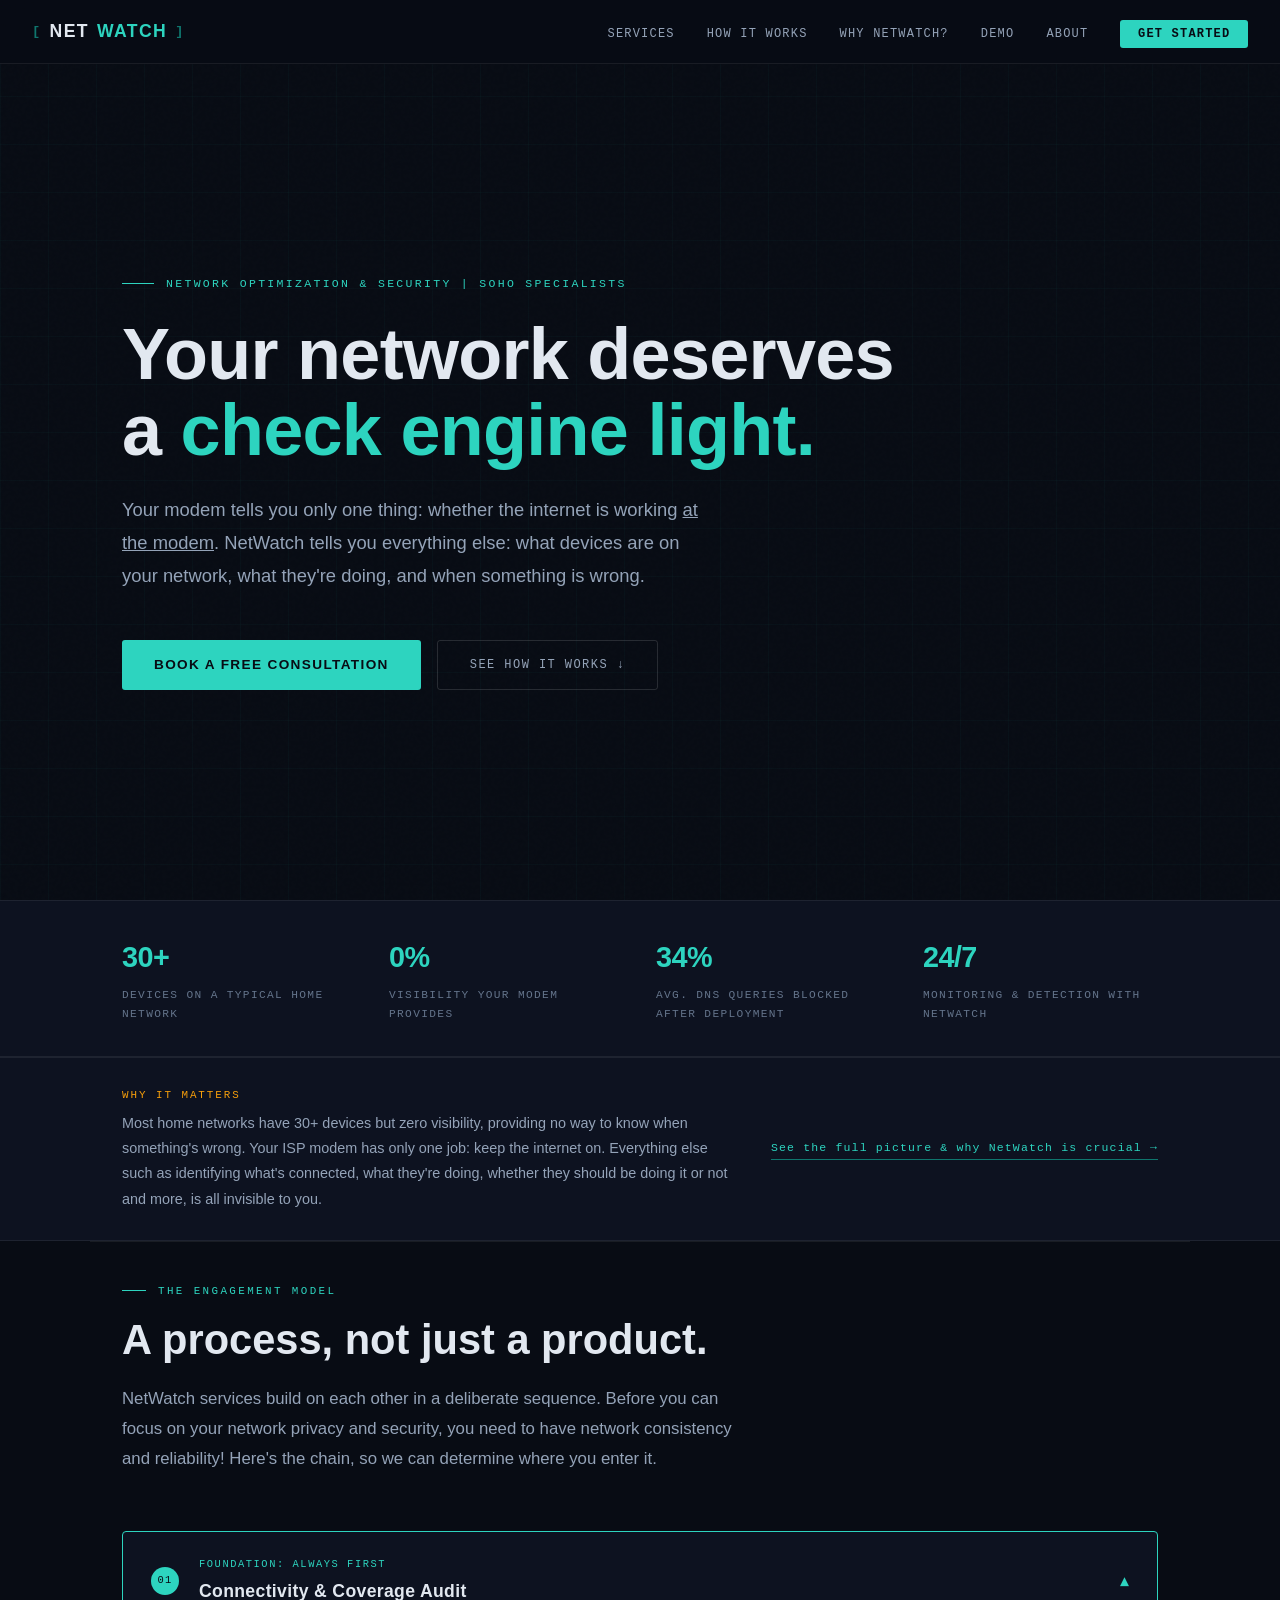
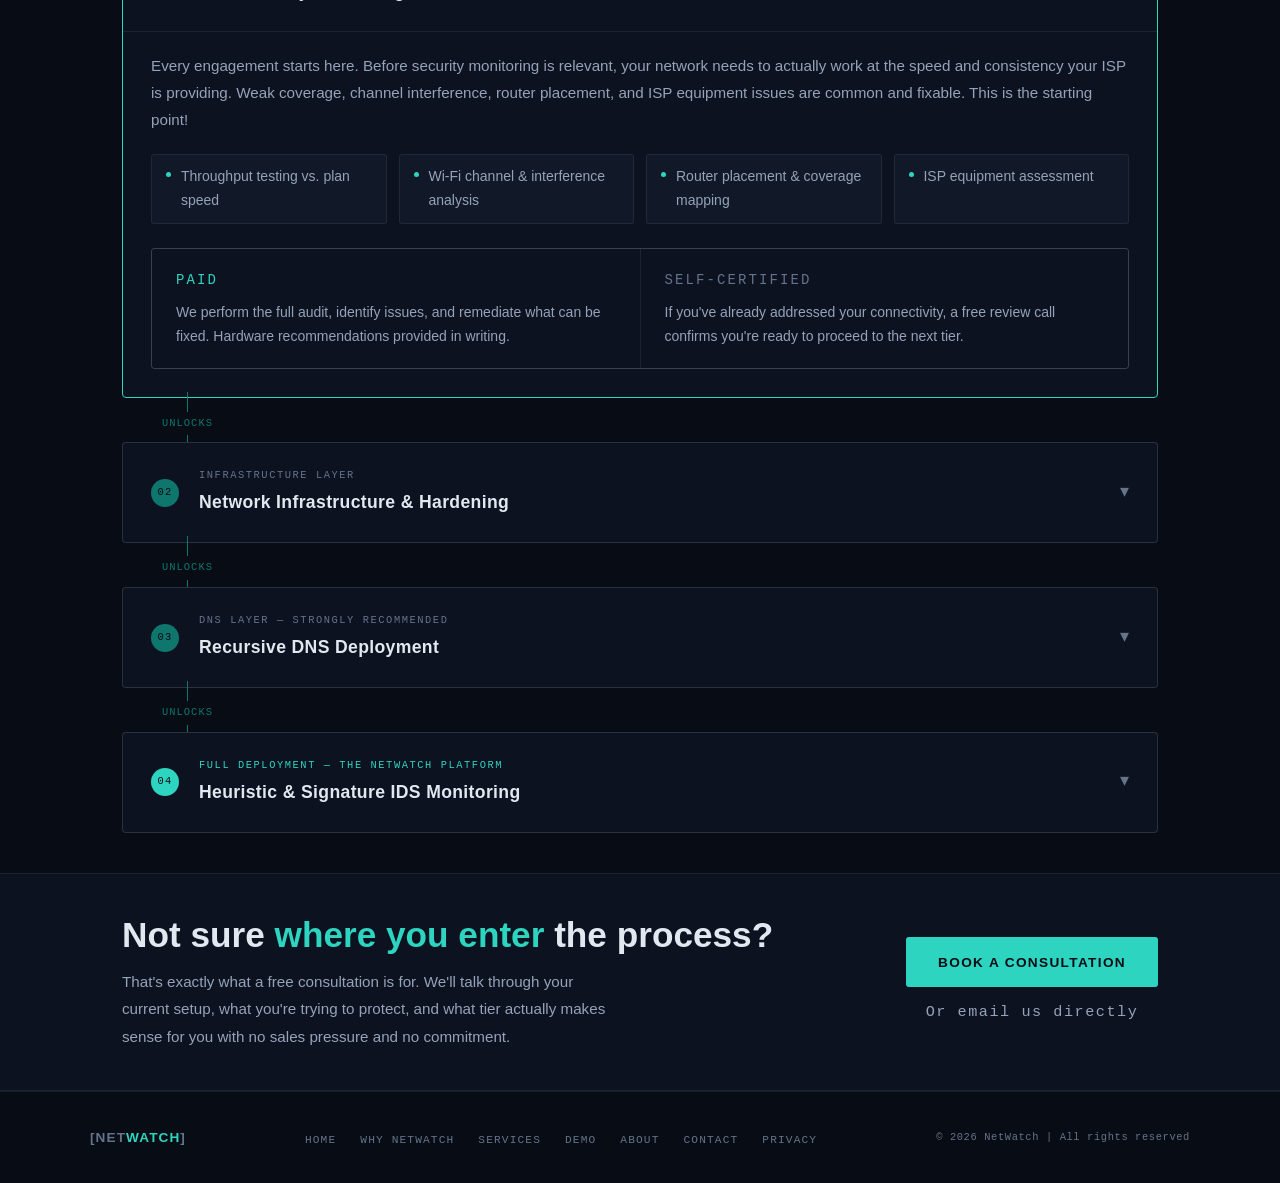
==== commit 5fb86d00: "Update index.html" ====
--- a/index.html
+++ b/index.html
@@ -4,13 +4,13 @@
   <meta charset="UTF-8" />
   <link rel="icon" type="image/svg+xml" href="favicon.svg" />
   <meta http-equiv="Content-Security-Policy" content="default-src 'self'; script-src 'self' 'unsafe-inline'; connect-src 'self'; frame-src 'self'; img-src 'self' data:; style-src 'self' 'unsafe-inline' https://fonts.googleapis.com; font-src 'self' https://fonts.gstatic.com; worker-src 'self' blob:;">
-  <meta property="og:title" content="NetWatch Advanced | Network Security & Optimization" />
+  <meta property="og:title" content="SOHO Network Optimization & Security" />
   <meta property="og:description" content="SOHO network security, DNS deployment, and IDS monitoring. Your network deserves a check engine light." />
   <meta property="og:image" content="https://netwatch-soho.github.io/og-image.png" />
   <meta property="og:url" content="https://netwatch-soho.github.io" />
   <meta property="og:type" content="website" />
   <meta name="viewport" content="width=device-width, initial-scale=1.0" />
-  <title>NetWatch | SOHO Network Security & Optimization</title>
+  <title>NetWatch | SOHO Network Optimization & Security</title>
   <link rel="preconnect" href="https://fonts.googleapis.com" />
   <link href="https://fonts.googleapis.com/css2?family=Chakra+Petch:wght@400;500;600;700&family=DM+Sans:wght@300;400;500&family=JetBrains+Mono:wght@400;500&display=swap" rel="stylesheet" />
   <link rel="stylesheet" href="assets/css/netwatch.css" />
@@ -30,7 +30,7 @@
   <div id="site-nav" data-active=""></div>
 
   <section class="hero">
-    <p class="hero-eyebrow">Network Security &amp; Optimization | SOHO Specialists</p>
+    <p class="hero-eyebrow">Network Optimization &amp; Security | SOHO Specialists</p>
     <h1>Your network deserves<br />a <em>check engine light.</em></h1>
     <p class="hero-sub">
       Your modem tells you only one thing: whether the internet is working <u>at the modem</u>.
